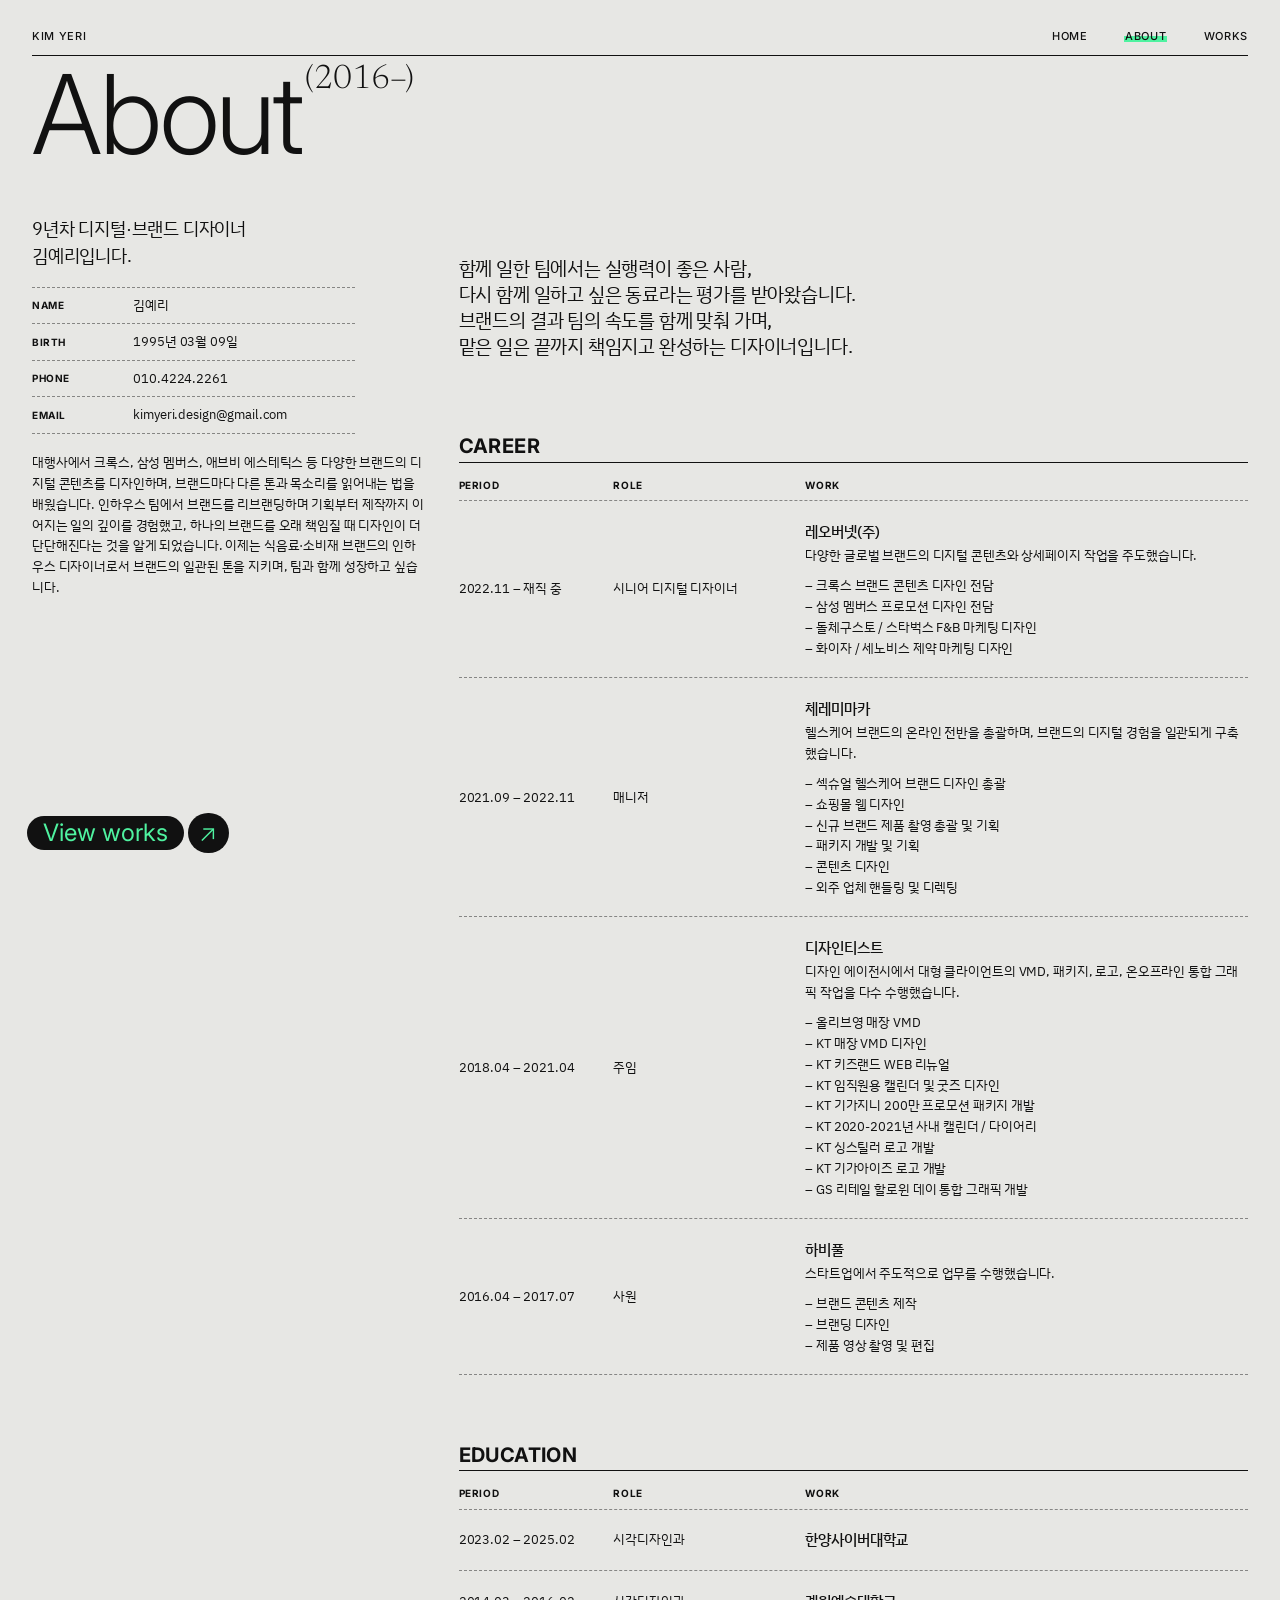
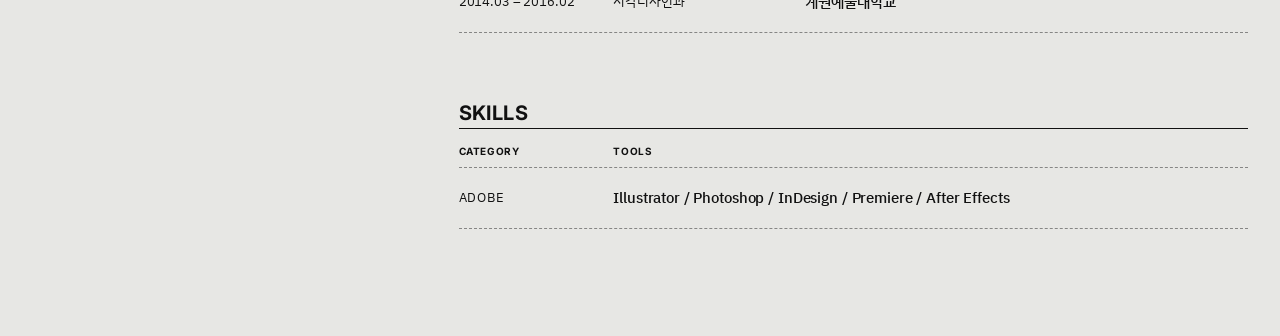
==== about.html @ e14f8dcb "Add portfolio site skeleton: cover, works, about, project template Text taken verbatim from the Figm" ====
<!doctype html>
<html lang="ko">
<head>
<meta charset="utf-8">
<meta name="viewport" content="width=device-width, initial-scale=1, viewport-fit=cover">
<meta name="theme-color" content="#e7e7e4">
<link rel="preconnect" href="https://fonts.googleapis.com">
<link rel="preconnect" href="https://fonts.gstatic.com" crossorigin>
<link rel="stylesheet" href="https://fonts.googleapis.com/css2?family=DM+Mono:wght@400;500&family=IBM+Plex+Sans+KR:wght@400;500;700&family=Inter:wght@300;400;500;700&family=Newsreader:opsz,wght@6..72,300&display=swap">
<link rel="stylesheet" href="assets/css/style.css">
<title>About — Kim Yeri</title>
</head>
<body data-page="about">
<header class="nav" data-nav="about"></header>
<main class="about">
  <div class="split">
    <aside class="split__side">
      <h1 class="page-title">About<sup>(2016–)</sup></h1>
      <p class="about__intro">9년차 디지털·브랜드 디자이너<br>김예리입니다.</p>
      <div class="info">
        <div class="info__row"><span class="label">Name</span><span class="info__value">김예리</span></div>
        <div class="info__row"><span class="label">Birth</span><span class="info__value">1995년 03월 09일</span></div>
        <div class="info__row"><span class="label">Phone</span><a class="info__value" href="tel:01042242261">010.4224.2261</a></div>
        <div class="info__row"><span class="label">Email</span><a class="info__value" href="mailto:kimyeri.design@gmail.com">kimyeri.design@gmail.com</a></div>
      </div>
      <p class="about__bio">대행사에서 크록스, 삼성 멤버스, 애브비 에스테틱스 등 다양한 브랜드의 디지털 콘텐츠를 디자인하며, 브랜드마다 다른 톤과 목소리를 읽어내는 법을 배웠습니다. 인하우스 팀에서 브랜드를 리브랜딩하며 기획부터 제작까지 이어지는 일의 깊이를 경험했고, 하나의 브랜드를 오래 책임질 때 디자인이 더 단단해진다는 것을 알게 되었습니다. 이제는 식음료·소비재 브랜드의 인하우스 디자이너로서 브랜드의 일관된 톤을 지키며, 팀과 함께 성장하고 싶습니다.</p>
      <a class="pill" href="works.html"><span class="pill__label">View works</span><span class="pill__arrow" aria-hidden="true">↗</span></a>
    </aside>

    <div class="split__main">
      <div class="about__top reveal">
        <p class="about__quote">함께 일한 팀에서는 실행력이 좋은 사람,<br>다시 함께 일하고 싶은 동료라는 평가를 받아왔습니다.<br>브랜드의 결과 팀의 속도를 함께 맞춰 가며,<br>맡은 일은 끝까지 책임지고 완성하는 디자이너입니다.</p>
        <div class="ph about__photo" data-img="profile"></div>
      </div>

      <section class="about__career">
        <h2 class="section-h reveal">CAREER</h2>
        <div class="tbl">
          <div class="tbl__head"><span class="label">Period</span><span class="label">Role</span><span class="label">Work</span></div>
          <div class="tbl__row reveal">
            <span class="tbl__when">2022.11 – 재직 중</span><span class="tbl__role">시니어 디지털 디자이너</span>
            <div><p class="tbl__org">레오버넷(주)</p><p class="tbl__desc">다양한 글로벌 브랜드의 디지털 콘텐츠와 상세페이지 작업을 주도했습니다.</p>
              <ul class="tbl__list"><li>크록스 브랜드 콘텐츠 디자인 전담</li><li>삼성 멤버스 프로모션 디자인 전담</li><li>돌체구스토 / 스타벅스 F&amp;B 마케팅 디자인</li><li>화이자 / 세노비스 제약 마케팅 디자인</li></ul></div>
          </div>
          <div class="tbl__row reveal">
            <span class="tbl__when">2021.09 – 2022.11</span><span class="tbl__role">매니저</span>
            <div><p class="tbl__org">체레미마카</p><p class="tbl__desc">헬스케어 브랜드의 온라인 전반을 총괄하며, 브랜드의 디지털 경험을 일관되게 구축했습니다.</p>
              <ul class="tbl__list"><li>섹슈얼 헬스케어 브랜드 디자인 총괄</li><li>쇼핑몰 웹 디자인</li><li>신규 브랜드 제품 촬영 총괄 및 기획</li><li>패키지 개발 및 기획</li><li>콘텐츠 디자인</li><li>외주 업체 핸들링 및 디렉팅</li></ul></div>
          </div>
          <div class="tbl__row reveal">
            <span class="tbl__when">2018.04 – 2021.04</span><span class="tbl__role">주임</span>
            <div><p class="tbl__org">디자인티스트</p><p class="tbl__desc">디자인 에이전시에서 대형 클라이언트의 VMD, 패키지, 로고, 온오프라인 통합 그래픽 작업을 다수 수행했습니다.</p>
              <ul class="tbl__list"><li>올리브영 매장 VMD</li><li>KT 매장 VMD 디자인</li><li>KT 키즈랜드 WEB 리뉴얼</li><li>KT 임직원용 캘린더 및 굿즈 디자인</li><li>KT 기가지니 200만 프로모션 패키지 개발</li><li>KT 2020-2021년 사내 캘린더 / 다이어리</li><li>KT 싱스틸러 로고 개발</li><li>KT 기가아이즈 로고 개발</li><li>GS 리테일 할로윈 데이 통합 그래픽 개발</li></ul></div>
          </div>
          <div class="tbl__row reveal">
            <span class="tbl__when">2016.04 – 2017.07</span><span class="tbl__role">사원</span>
            <div><p class="tbl__org">하비풀</p><p class="tbl__desc">스타트업에서 주도적으로 업무를 수행했습니다.</p>
              <ul class="tbl__list"><li>브랜드 콘텐츠 제작</li><li>브랜딩 디자인</li><li>제품 영상 촬영 및 편집</li></ul></div>
          </div>
        </div>
      </section>

      <section>
        <h2 class="section-h reveal">EDUCATION</h2>
        <div class="tbl">
          <div class="tbl__head"><span class="label">Period</span><span class="label">Role</span><span class="label">Work</span></div>
          <div class="tbl__row reveal"><span class="tbl__when">2023.02 – 2025.02</span><span class="tbl__role">시각디자인과</span><p class="tbl__org">한양사이버대학교</p></div>
          <div class="tbl__row reveal"><span class="tbl__when">2014.03 – 2016.02</span><span class="tbl__role">시각디자인과</span><p class="tbl__org">계원예술대학교</p></div>
        </div>
      </section>

      <section>
        <h2 class="section-h reveal">SKILLS</h2>
        <div class="tbl tbl--skills">
          <div class="tbl__head"><span class="label">Category</span><span class="label">Tools</span></div>
          <div class="tbl__row reveal"><span class="tbl__when" style="letter-spacing:.06em">ADOBE</span><p class="tbl__org">Illustrator / Photoshop / InDesign / Premiere / After Effects</p></div>
        </div>
      </section>
    </div>
  </div>
</main>
<script src="assets/js/data.js" defer></script>
<script src="assets/js/main.js" defer></script>
</body>
</html>
---- assets/css/style.css ----
/* Kim Yeri Portfolio — base styles (Figma tokens: Brand/Ink, Cover/Mint, Cover/Mist) */
:root {
  --ink: #111111;
  --mint: #4ff2a0;
  --mist: #e7e7e4;
  --paper: #f4f4f2;
  --line-dot: rgba(17, 17, 17, 0.45);
  --chev: #3a3a3a;

  /* 1920 기준 비율 단위. 데스크톱은 화면 폭에 비례, 너무 작아지지 않게 하한을 둔다 */
  --u: max(calc(100vw / 1920), 0.62px);
  --gutter: calc(48 * var(--u));

  --f-en: "Inter", "Helvetica Neue", Arial, sans-serif;
  --f-kr: "IBM Plex Sans KR", "Apple SD Gothic Neo", "Malgun Gothic", sans-serif;
  --f-serif: "Newsreader", Georgia, serif;
  --f-mono: "DM Mono", ui-monospace, monospace;
}

*,
*::before,
*::after { box-sizing: border-box; }

html { -webkit-text-size-adjust: 100%; }

body {
  margin: 0;
  background: var(--mist);
  color: var(--ink);
  font-family: var(--f-kr);
  -webkit-font-smoothing: antialiased;
  text-rendering: optimizeLegibility;
}

a { color: inherit; text-decoration: none; }
img, video { display: block; max-width: 100%; }
p { margin: 0; }
h1, h2, h3 { margin: 0; font-weight: inherit; }

.skip {
  position: absolute; left: -9999px;
}
.skip:focus { left: 16px; top: 16px; z-index: 100; background: var(--ink); color: var(--mint); padding: 8px 12px; }

:focus-visible { outline: 2px solid var(--ink); outline-offset: 3px; }

/* ───────── Nav ───────── */
.nav {
  position: fixed;
  inset: 0 0 auto 0;
  z-index: 20;
  background: var(--mist);
  padding: calc(24 * var(--u)) var(--gutter) 0;
}
.nav__inner {
  display: flex;
  justify-content: space-between;
  align-items: center;
  height: calc(48 * var(--u));
  min-height: 40px;
  border-bottom: 1px solid var(--ink);
  font-family: var(--f-en);
  font-weight: 500;
  font-size: max(calc(13.7 * var(--u)), 11px);
  letter-spacing: 0.06em;
}
.nav__links { display: flex; gap: calc(56 * var(--u)); }
.nav__links a { position: relative; }
.nav__links a[aria-current="page"]::before {
  content: "";
  position: absolute;
  left: -1px; right: -1px;
  bottom: 0.05em;
  height: 0.5em;
  background: var(--mint);
  z-index: -1;
}

/* ───────── Pill button (View Portfolio / Next project) ───────── */
.pill {
  display: inline-flex;
  align-items: center;
  gap: calc(6 * var(--u));
  font-family: var(--f-en);
  color: var(--mint);
  font-size: max(calc(36 * var(--u)), 20px);
  line-height: 1;
}
.pill__label {
  background: var(--ink);
  border-radius: 999px;
  padding: 0.22em 0.67em;
}
.pill__arrow {
  background: var(--ink);
  border-radius: 50%;
  width: 1.7em; height: 1.7em;
  display: grid; place-items: center;
  font-weight: 300;
  transition: transform .25s ease;
}
.pill:hover .pill__arrow { transform: rotate(45deg); }

/* ───────── Big page title (Works / About) ───────── */
.page-title {
  display: flex;
  align-items: flex-start;
  font-family: var(--f-en);
  font-weight: 300;
  font-size: max(calc(165 * var(--u)), 64px);
  letter-spacing: -0.02em;
  line-height: 1;
}
.page-title sup {
  font-family: var(--f-serif);
  font-size: 0.307em;
  letter-spacing: 0;
  margin-left: 0.1em;
  margin-top: 0.15em;
  vertical-align: top;
}

/* ───────── Dotted info rows ───────── */
.info { border-top: 1px dashed var(--line-dot); }
.info__row {
  display: grid;
  grid-template-columns: calc(152 * var(--u)) 1fr;
  align-items: center;
  min-height: calc(44 * var(--u));
  padding: 8px 0;
  border-bottom: 1px dashed var(--line-dot);
}
.label {
  font-family: var(--f-en);
  font-weight: 700;
  font-size: max(calc(12 * var(--u)), 10px);
  letter-spacing: 0.06em;
  text-transform: uppercase;
}
.info__value {
  font-size: max(calc(16 * var(--u)), 13px);
  letter-spacing: -0.01em;
  line-height: 1.5;
  white-space: pre-line;
}

/* ───────── Image placeholder (자리만, 이미지 들어오면 교체) ───────── */
.ph {
  background: #d6d6d2;
  border-radius: calc(20 * var(--u));
  width: 100%;
}
.ph--video { background: #cfcfca; }

/* ───────── Carousel (흰 원 + 가는 짙은 회색 꺾쇠) ───────── */
.carousel { position: relative; overflow: hidden; border-radius: calc(20 * var(--u)); }
.carousel__track {
  display: flex;
  transition: transform .45s cubic-bezier(.2,.7,.2,1);
}
.carousel__slide { flex: 0 0 100%; }
.carousel__btn {
  position: absolute;
  top: 50%;
  transform: translateY(-50%);
  width: 44px; height: 44px;
  border-radius: 50%;
  border: 0;
  background: #fff;
  display: grid; place-items: center;
  cursor: pointer;
  box-shadow: 0 1px 6px rgba(0,0,0,.08);
  padding: 0;
}
.carousel__btn svg { width: 16px; height: 16px; stroke: var(--chev); stroke-width: 1.4; fill: none; }
.carousel__btn--prev { left: 16px; }
.carousel__btn--next { right: 16px; }
.carousel__btn[hidden] { display: none; }

/* ───────── Reveal ───────── */
.reveal { opacity: 0; transform: translateY(24px); transition: opacity .7s ease, transform .7s ease; }
.reveal.is-in { opacity: 1; transform: none; }
@media (prefers-reduced-motion: reduce) {
  .reveal { opacity: 1; transform: none; transition: none; }
  .carousel__track { transition: none; }
}

/* ═════════ COVER ═════════ */
.cover-wrap {
  min-height: 100vh;
  min-height: 100svh;
  display: grid;
  place-items: center;
  overflow: hidden;
}
.cover {
  position: relative;
  width: 1920px;
  height: 1080px;
  transform-origin: center center;
  flex: none;
}
.cover > * { position: absolute; }
.cover__frame { inset: 16px; border: 1px solid var(--ink); }
.cover__strip {
  top: 34px;
  font-family: var(--f-en);
  font-weight: 500;
  font-size: 12px;
  letter-spacing: 0.05em;
  white-space: pre;
}
.cover__strip--l { left: 40px; }
.cover__strip--r { right: 40px; }
.cover__strip--r .m { font-family: var(--f-mono); }
.cover__hair { left: 16px; top: 62px; width: 1888px; height: 1px; background: var(--ink); }
.cover__block { background: var(--mint); transform-origin: left center; }
.cover__block--a { left: 108px; top: 168px; width: 1044px; height: 267px; }
.cover__block--b { left: 530px; top: 435px; width: 1287px; height: 272px; }
.cover__block--c { left: 1180px; top: 707px; width: 637px; height: 210px; }
.cover__rule { height: 2px; background: var(--ink); }
.cover__rule--1 { left: 108px; top: 434px; width: 1709px; }
.cover__rule--2 { left: 530px; top: 706px; width: 1287px; }
.cover__word {
  font-family: var(--f-en);
  font-weight: 400;
  font-size: 355px;
  line-height: 1;
  letter-spacing: -0.03em;
  white-space: nowrap;
}
.cover__word--1 { left: 68px; top: 112px; }
.cover__word--2 { left: 490px; top: 384px; }
.cover__name {
  left: 1180px; top: 160px;
  font-family: var(--f-en);
  font-size: 56px;
  line-height: 60px;
  letter-spacing: -0.02em;
}
.cover__name span { display: block; padding-bottom: 8px; margin-bottom: 1px; border-bottom: 1px dashed var(--line-dot); width: 637px; }
.cover__contact {
  left: 1180px; top: 310px;
  font-family: var(--f-en);
  font-size: 26px;
  letter-spacing: -0.02em;
  line-height: 42px;
}
.cover__contact span { display: block; line-height: 42px; }
.cover__lead { left: 109px; top: 547px; width: 340px; }
.cover__lead strong { display: block; font-weight: 700; font-size: 22px; line-height: 32px; margin-bottom: 16px; }
.cover__lead p { font-family: var(--f-kr); font-weight: 500; font-size: 14px; line-height: 20px; }
.cover__fields {
  left: 535px; top: 786px;
  font-family: var(--f-en); font-weight: 500; font-size: 18px; line-height: 28px;
  list-style: none; margin: 0; padding: 0;
}
.cover__lines { left: 1180px; top: 707px; width: 637px; list-style: none; margin: 0; padding: 0; }
.cover__lines li {
  height: 70px;
  display: flex; align-items: center;
  padding-left: 22px;
  font-weight: 700; font-size: 24px; line-height: 32px;
  border-bottom: 1px dashed rgba(17,17,17,.5);
}
.cover__cta { left: 1464px; top: 933px; font-size: 36px; gap: 6px; }

/* Cover — mobile flow layout */
.cover-m { display: none; }

/* ═════════ WORKS ═════════ */
.works {
  min-height: 100vh;
  min-height: 100svh;
  display: flex;
  flex-direction: column;
  padding: calc(88 * var(--u) + 0px) var(--gutter) calc(90 * var(--u));
}
.works .page-title { margin-top: 0; }
.works__table {
  margin-top: auto;             /* 표 덩어리를 화면 아래쪽에 맞춤 */
  padding-top: calc(60 * var(--u));
  width: 100%;
  border-collapse: collapse;
}
.works__head, .works__row {
  display: grid;
  grid-template-columns: 600fr 380fr 460fr 240fr 144fr;
  align-items: center;          /* 글자는 각 행의 세로 가운데 */
  border-bottom: 1px solid var(--ink);
}
.works__head {
  height: calc(52 * var(--u)); min-height: 36px;
  font-weight: 700; font-family: var(--f-en);
  font-size: max(calc(16 * var(--u)), 11px);
  letter-spacing: -0.01em;
}
.works__row {
  height: calc(80 * var(--u)); min-height: 56px;
  font-size: max(calc(16 * var(--u)), 12px);
  letter-spacing: -0.03em;
  transition: background .2s ease;
}
.works__row:hover, .works__row:focus-visible { background: var(--mint); }
.works__title {
  font-family: var(--f-en);
  font-size: max(calc(32 * var(--u)), 18px);
  letter-spacing: -0.03em;
  line-height: 1.25;
}
.works__period { font-family: var(--f-en); }
.works__go { justify-self: end; padding-right: 12px; font-family: var(--f-en); font-size: max(calc(28 * var(--u)), 16px); font-weight: 300; opacity: 0; transition: opacity .2s ease, transform .2s ease; }
.works__row:hover .works__go { opacity: 1; transform: translateX(4px); }

/* ═════════ ABOUT ═════════ */
.split {
  display: grid;
  grid-template-columns: calc(592 * var(--u)) 1fr;
  column-gap: calc(48 * var(--u));
  padding: 0 var(--gutter);
}
.split__side {
  position: sticky;
  top: 0;
  height: 100vh;
  height: 100svh;
  padding-top: calc(127 * var(--u) + 0px);
  padding-bottom: calc(70 * var(--u));
  display: flex;
  flex-direction: column;
}
.split__side .pill { margin-top: auto; align-self: flex-start; margin-left: calc(-8 * var(--u)); }
.split__main { padding-top: calc(138 * var(--u)); padding-bottom: calc(160 * var(--u)); min-width: 0; }

.about .page-title { margin-top: calc(-39 * var(--u)); }
.about__intro {
  margin-top: calc(70 * var(--u));
  font-size: max(calc(26 * var(--u)), 18px);
  line-height: 1.46;
  letter-spacing: -0.01em;
}
.about .info { margin-top: calc(28 * var(--u)); width: calc(484 * var(--u)); }
.about__bio {
  margin-top: calc(28 * var(--u));
  font-size: max(calc(15 * var(--u)), 13px);
  line-height: 1.6;
  letter-spacing: -0.01em;
  max-width: 34em;
}
.about__top {
  display: grid;
  grid-template-columns: 1fr calc(340 * var(--u));
  gap: calc(40 * var(--u));
  align-items: end;
}
.about__quote {
  font-size: max(calc(28 * var(--u)), 18px);
  line-height: 1.39;
  letter-spacing: -0.01em;
  padding-top: calc(80 * var(--u));
}
.about__photo { aspect-ratio: 340 / 402; border-radius: 0; background: transparent; }

.section-h {
  font-family: var(--f-en);
  font-weight: 700;
  font-size: max(calc(28 * var(--u)), 20px);
  letter-spacing: 0.02em;
  line-height: 1.3;
  padding-bottom: calc(4 * var(--u));
  border-bottom: 1px solid var(--ink);
}
.tbl { margin-top: 0; }
.tbl__head, .tbl__row {
  display: grid;
  grid-template-columns: 232fr 288fr 664fr;
  border-bottom: 1px dashed var(--line-dot);
}
.tbl__head { padding: calc(24 * var(--u)) 0 calc(14 * var(--u)); }
.tbl__row {
  align-items: center;          /* 행 안에서 세로 가운데 */
  padding: calc(28 * var(--u)) 0;
  font-size: max(calc(16 * var(--u)), 13px);
  letter-spacing: -0.01em;
  line-height: 1.5;
}
.tbl__org { font-weight: 500; font-size: max(calc(18 * var(--u)), 15px); line-height: 1.55; }
.tbl__desc { font-size: max(calc(15 * var(--u)), 13px); line-height: 1.6; margin-top: 2px; }
.tbl__list { list-style: none; margin: calc(14 * var(--u)) 0 0; padding: 0; font-size: max(calc(15 * var(--u)), 13px); line-height: 1.6; }
.tbl__list li::before { content: "–  "; }
.tbl--skills .tbl__head, .tbl--skills .tbl__row { grid-template-columns: 232fr 952fr; }
.about section + section { margin-top: calc(100 * var(--u)); }
.about__career { margin-top: calc(110 * var(--u)); }

/* ═════════ PROJECT DETAIL ═════════ */
.pj .split { grid-template-columns: calc(440 * var(--u)) 1fr; column-gap: calc(44 * var(--u)); }
.pj .split__side { padding-top: calc(127 * var(--u)); }
.pj__title {
  font-family: var(--f-en);
  font-size: max(calc(71 * var(--u)), 34px);
  line-height: 1;
  letter-spacing: -0.02em;
  white-space: pre-line;
  margin-left: calc(-8 * var(--u));
}
.pj__kor {
  margin-top: calc(24 * var(--u));
  font-size: max(calc(26 * var(--u)), 17px);
  line-height: 1.46;
}
.pj .info { margin-top: calc(28 * var(--u)); width: calc(408 * var(--u)); }
.pj .info__row { grid-template-columns: calc(152 * var(--u)) 1fr; }
.pj__block { margin-top: calc(28 * var(--u)); }
.pj__block .label { display: block; margin-bottom: calc(10 * var(--u)); }
.pj__text { font-size: max(calc(15 * var(--u)), 13px); line-height: 1.6; letter-spacing: -0.01em; white-space: pre-line; }

.pj .split__main { padding-top: calc(100 * var(--u)); }
.pj-sec + .pj-sec { margin-top: calc(160 * var(--u)); }
.pj-sec__desc {
  margin-top: calc(24 * var(--u));
  max-width: calc(1006 * var(--u) + 2em);
  font-weight: 500;
  font-size: max(calc(18 * var(--u)), 14px);
  line-height: 1.56;
  letter-spacing: -0.04em;
}
.pj-sec__media { margin-top: calc(40 * var(--u)); display: grid; gap: calc(16 * var(--u)); }
.grid { display: grid; gap: calc(16 * var(--u)); align-items: start; }
.grid--3 { grid-template-columns: repeat(3, 1fr); }
.grid--4 { grid-template-columns: repeat(4, 1fr); }
.stage3d {
  width: 100%;
  aspect-ratio: 16 / 10;
  border-radius: calc(20 * var(--u));
  background: radial-gradient(120% 90% at 50% 40%, #f1f1ee 0%, #dcdcd7 100%);
}

/* ═════════ MOBILE ═════════ */
@media (max-width: 760px) {
  :root { --u: 1px; --gutter: 16px; }

  .nav { padding: 12px 16px 0; }
  .nav__inner { height: 44px; font-size: 11px; }
  .nav__links { gap: 20px; }

  .pill { font-size: 20px; gap: 4px; }

  /* cover → 세로 흐름 */
  .cover-wrap { display: none; }
  .cover-m {
    display: block;
    padding: 16px;
    min-height: 100svh;
  }
  .cover-m__frame { border: 1px solid var(--ink); min-height: calc(100svh - 32px); display: flex; flex-direction: column; }
  .cover-m__strip {
    display: flex; justify-content: space-between;
    padding: 12px; border-bottom: 1px solid var(--ink);
    font-family: var(--f-en); font-weight: 500; font-size: 10px; letter-spacing: .05em;
  }
  .cover-m__word {
    font-family: var(--f-en); font-size: 25vw; line-height: .95; letter-spacing: -0.035em;
    margin: 28px 12px 0;
  }
  .cover-m__word span { background: var(--mint); box-decoration-break: clone; -webkit-box-decoration-break: clone; display: inline-block; padding-right: 4px; }
  .cover-m__word span + span { display: block; width: fit-content; margin-left: auto; border-top: 2px solid var(--ink); }
  .cover-m__who { padding: 24px 12px 0; font-family: var(--f-en); }
  .cover-m__who b { display: block; font-weight: 400; font-size: 30px; line-height: 1.2; letter-spacing: -0.02em; padding-bottom: 6px; border-bottom: 1px dashed var(--line-dot); margin-bottom: 6px; }
  .cover-m__who a { display: block; font-size: 16px; line-height: 1.7; }
  .cover-m__lines { list-style: none; margin: 24px 12px 0; padding: 0; background: var(--mint); }
  .cover-m__lines li { padding: 12px 14px; font-weight: 700; font-size: 16px; border-bottom: 1px dashed rgba(17,17,17,.5); }
  .cover-m__foot { margin-top: auto; padding: 24px 12px 16px; display: flex; justify-content: space-between; align-items: flex-end; gap: 12px; }
  .cover-m__lead strong { display: block; font-size: 16px; line-height: 1.45; margin-bottom: 8px; }
  .cover-m__lead p { font-size: 12px; line-height: 1.6; font-weight: 500; }

  /* works → 카드형 목록 */
  .works { padding: 76px 16px 32px; }
  .works__table { padding-top: 40px; }
  .works__head { display: none; }
  .works__row {
    grid-template-columns: 1fr auto;
    grid-template-areas: "t t" "c p";
    height: auto; min-height: 0;
    padding: 16px 0;
    row-gap: 6px;
    font-size: 12px;
    border-top: 0;
  }
  .works__table .works__row:first-of-type { border-top: 1px solid var(--ink); }
  .works__title { grid-area: t; font-size: 22px; }
  .works__cat { display: none; }
  .works__client { grid-area: c; }
  .works__period { grid-area: p; }
  .works__go { display: none; }

  /* split → 위아래로 */
  .split, .pj .split { display: block; padding: 0 16px; }
  .split__side { position: static; height: auto; padding-top: 80px; padding-bottom: 0; }
  .split__side .pill { display: none; }
  .split__main { padding-top: 56px; padding-bottom: 80px; }
  .about .page-title { margin-top: 0; }
  .about .info, .pj .info { width: 100%; }
  .info__row { grid-template-columns: 96px 1fr; min-height: 40px; }
  .pj .info__row { grid-template-columns: 96px 1fr; }
  .about__top { grid-template-columns: 1fr; }
  .about__quote { padding-top: 0; }
  .about__photo { width: 60%; justify-self: end; }
  .tbl__head { display: none; }
  .tbl__row { grid-template-columns: 1fr; gap: 2px; padding: 20px 0; }
  .tbl--skills .tbl__row { grid-template-columns: 1fr; }
  .tbl__when { font-size: 12px; font-family: var(--f-en); }
  .tbl__role { font-size: 13px; }
  .pj__title { margin-left: 0; }
  .grid--3, .grid--4 { grid-template-columns: repeat(2, 1fr); gap: 8px; }
  .pj-sec + .pj-sec { margin-top: 80px; }
  .mobile-next { display: flex; justify-content: flex-start; padding: 0 16px 48px; }
}
@media (min-width: 761px) { .mobile-next { display: none; } }
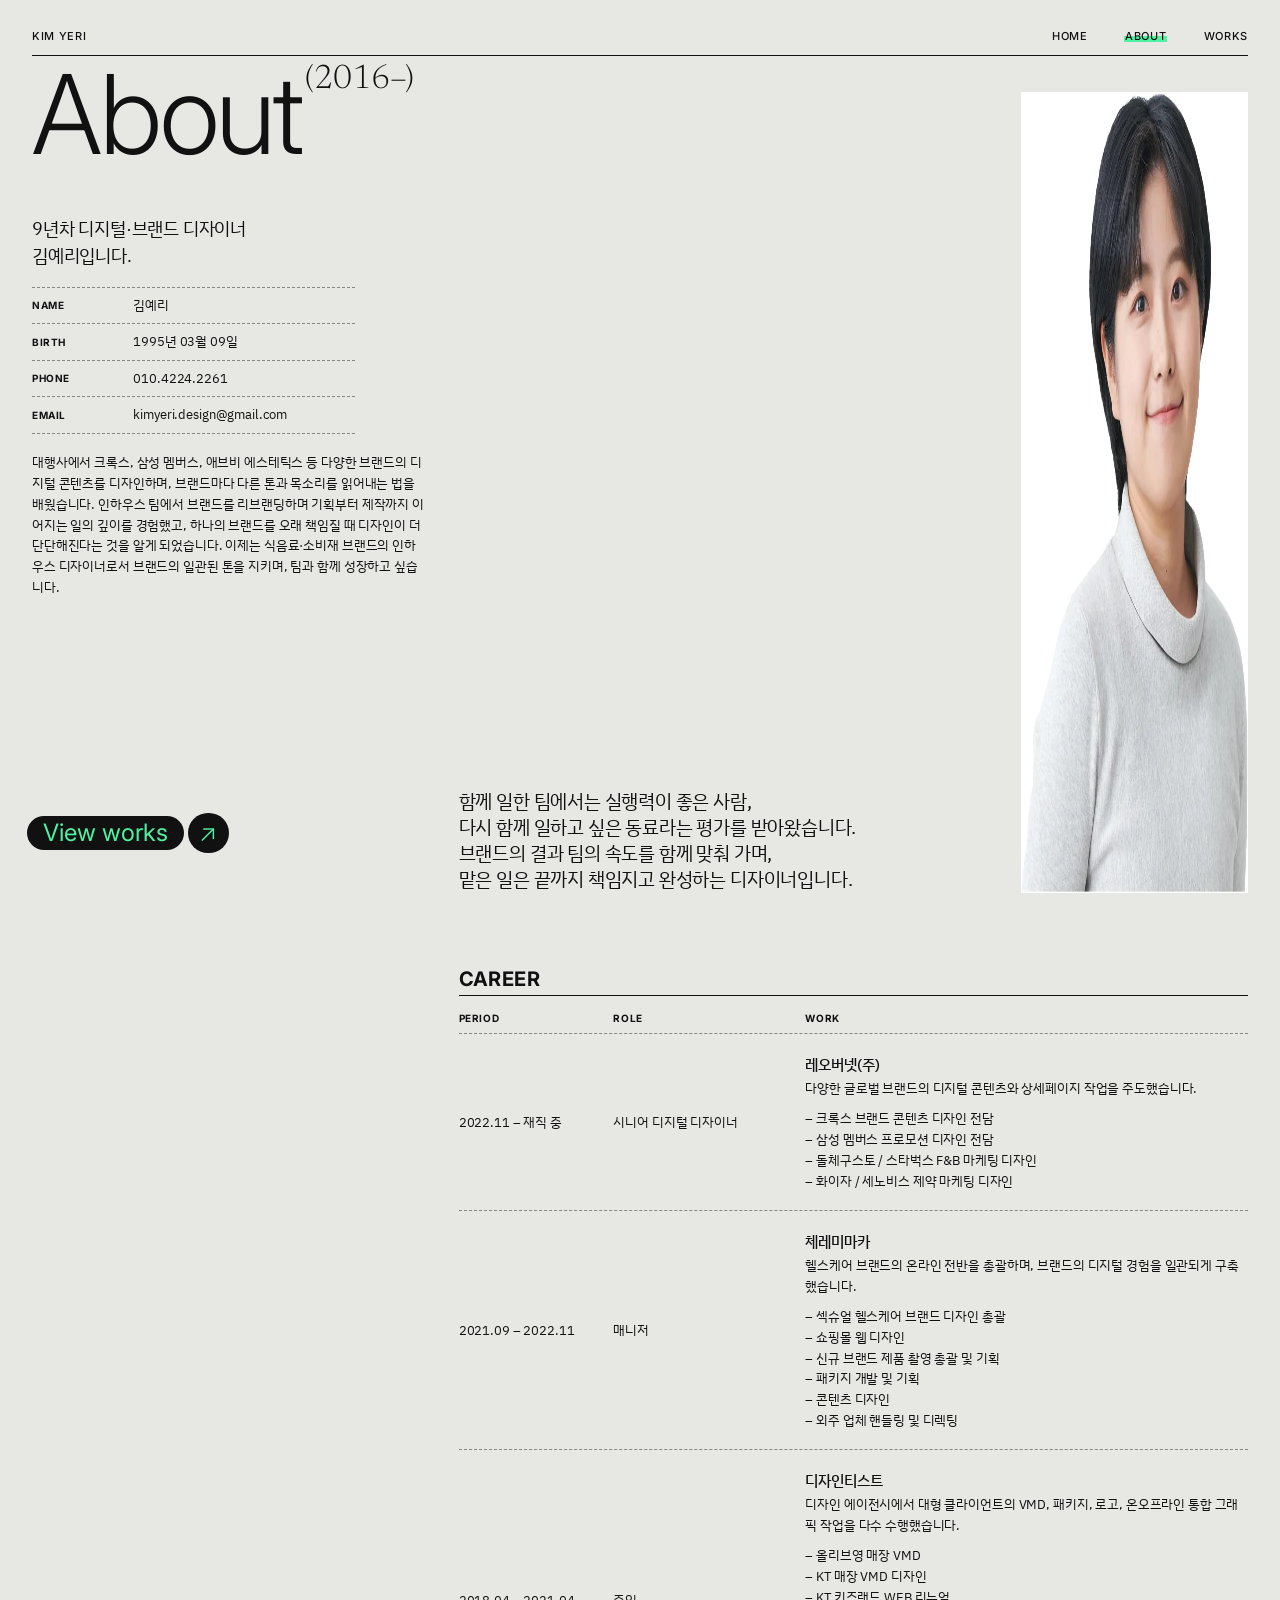
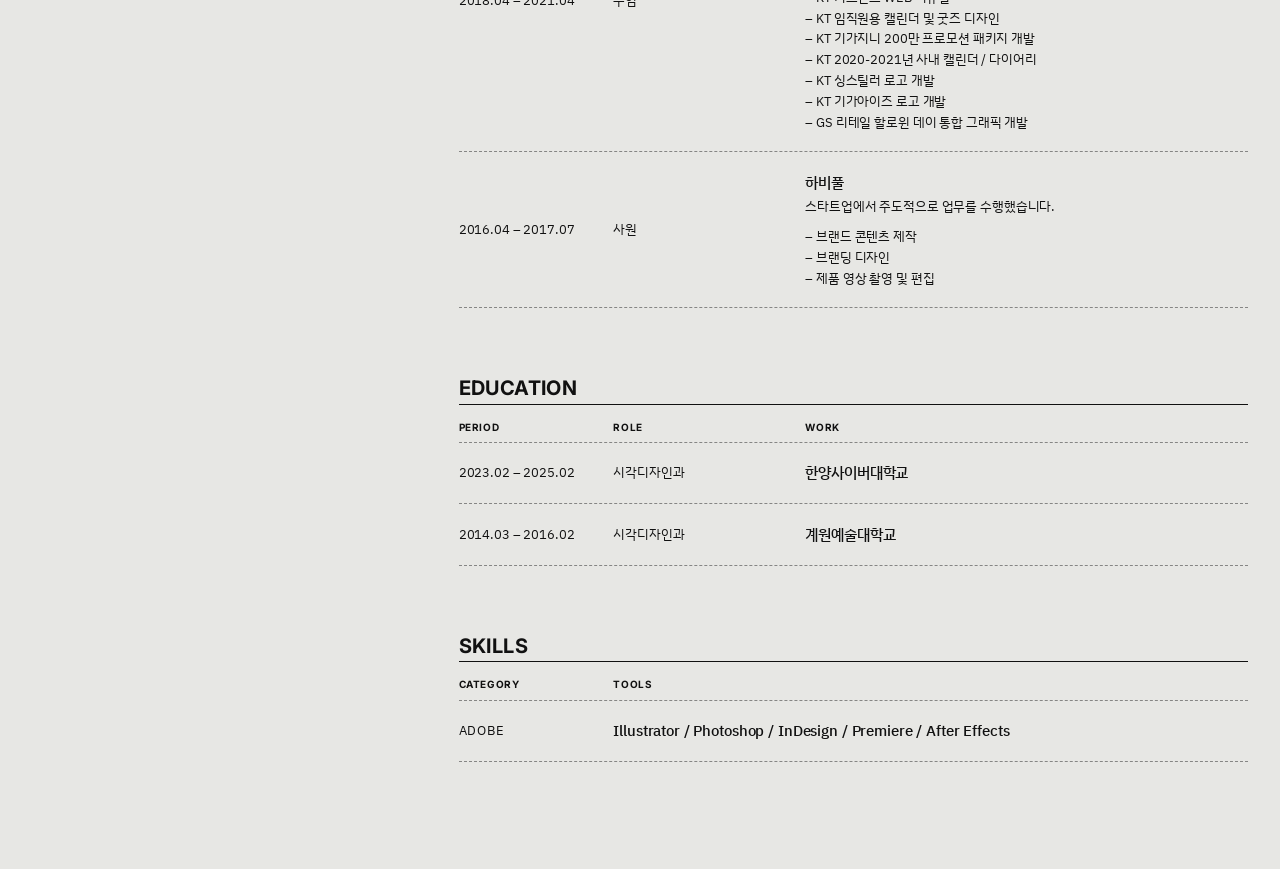
==== commit be1abeb8: "Add Figma images and section content to project pages - Export work images from Figma (webp), carous" ====
--- a/about.html
+++ b/about.html
@@ -30,7 +30,7 @@
     <div class="split__main">
       <div class="about__top reveal">
         <p class="about__quote">함께 일한 팀에서는 실행력이 좋은 사람,<br>다시 함께 일하고 싶은 동료라는 평가를 받아왔습니다.<br>브랜드의 결과 팀의 속도를 함께 맞춰 가며,<br>맡은 일은 끝까지 책임지고 완성하는 디자이너입니다.</p>
-        <div class="ph about__photo" data-img="profile"></div>
+        <img class="about__photo" src="assets/img/about/profile.webp" width="685" height="801" alt="김예리 프로필 사진" decoding="async">
       </div>
 
       <section class="about__career">
--- a/assets/css/style.css
+++ b/assets/css/style.css
@@ -412,7 +412,7 @@
 .pj .info__row { grid-template-columns: calc(152 * var(--u)) 1fr; }
 .pj__block { margin-top: calc(28 * var(--u)); }
 .pj__block .label { display: block; margin-bottom: calc(10 * var(--u)); }
-.pj__text { font-size: max(calc(15 * var(--u)), 13px); line-height: 1.6; letter-spacing: -0.01em; white-space: pre-line; }
+.pj__text { font-size: max(calc(15 * var(--u)), 13px); line-height: 1.6; letter-spacing: -0.01em; }
 
 .pj .split__main { padding-top: calc(100 * var(--u)); }
 .pj-sec + .pj-sec { margin-top: calc(160 * var(--u)); }
@@ -434,6 +434,51 @@
   border-radius: calc(20 * var(--u));
   background: radial-gradient(120% 90% at 50% 40%, #f1f1ee 0%, #dcdcd7 100%);
 }
+
+/* ───────── Project media ───────── */
+.pj-sec__media--flush { margin-top: 0; }
+.grid--media { grid-template-columns: var(--cols); }
+.media, .scrollbox, .full { margin: 0; border-radius: calc(20 * var(--u)); overflow: hidden; background: #d6d6d2; }
+.media img, .carousel__slide img { width: 100%; height: 100%; object-fit: cover; }
+.carousel__track, .carousel__slide { height: 100%; }
+.carousel { background: #d6d6d2; }
+.full { background: none; border-radius: 0; }
+.full img { width: 100%; height: auto; }
+.scrollbox { overflow-y: auto; overscroll-behavior: contain; background: #fff; scrollbar-width: thin; }
+.scrollbox img { width: 100%; height: auto; }
+.section-h--sub { margin-top: calc(48 * var(--u)); }
+.display {
+  font-family: var(--f-serif);
+  font-weight: 300;
+  font-size: max(calc(120 * var(--u)), 44px);
+  line-height: 1.05;
+  letter-spacing: -0.02em;
+  margin: calc(40 * var(--u)) 0 calc(8 * var(--u));
+}
+.tcols { display: grid; gap: calc(32 * var(--u)); }
+.tcols--3 { grid-template-columns: repeat(3, 1fr); }
+.tcols--2 { grid-template-columns: repeat(2, calc(420 * var(--u))); column-gap: calc(60 * var(--u)); margin-top: calc(48 * var(--u)); }
+.tcol__h { font-weight: 700; font-size: max(calc(18 * var(--u)), 15px); letter-spacing: -0.03em; line-height: 1.5; }
+.tcols--label .tcol__h { font-family: var(--f-en); font-size: max(calc(12 * var(--u)), 10px); letter-spacing: .06em; padding-bottom: calc(10 * var(--u)); border-bottom: 1px solid var(--ink); margin-bottom: calc(16 * var(--u)); }
+.tcol__b { margin-top: calc(8 * var(--u)); font-size: max(calc(15 * var(--u)), 13px); line-height: 1.6; letter-spacing: -0.02em; }
+
+/* 체레미마카 리브랜딩 블록 */
+.brand { display: grid; grid-template-columns: calc(435 * var(--u)) 1fr; gap: calc(45 * var(--u)); margin-top: calc(32 * var(--u)); }
+.brand__logos img { width: 100%; height: auto; }
+.brand__grid { display: grid; grid-template-columns: 1fr 1fr; column-gap: calc(36 * var(--u)); row-gap: calc(56 * var(--u)); align-content: start; }
+.brand__cell .label { display: block; padding-bottom: calc(8 * var(--u)); border-bottom: 1px dashed var(--line-dot); margin-bottom: calc(18 * var(--u)); }
+.brand__cell--wide { grid-column: 1 / -1; }
+.brand__two { display: grid; grid-template-columns: 1fr 1fr; column-gap: calc(36 * var(--u)); }
+.brand__p { font-size: max(calc(15 * var(--u)), 13px); line-height: 1.65; letter-spacing: -0.02em; }
+.brand__logo { display: grid; grid-template-columns: 1fr 1fr; gap: calc(16 * var(--u)); align-items: end; min-height: calc(160 * var(--u)); }
+.brand__c { font-size: max(calc(14 * var(--u)), 12px); line-height: 1.6; text-align: center; letter-spacing: -0.02em; }
+.brand__core { display: flex; }
+.brand__v { flex: 1; display: grid; justify-items: center; gap: calc(16 * var(--u)); }
+.brand__v + .brand__v { margin-left: calc(-14 * var(--u)); }
+.brand__ring { width: 100%; max-width: calc(145 * var(--u)); aspect-ratio: 1; border: 1px solid var(--ink); border-radius: 50%; display: grid; place-items: center; font-family: var(--f-en); font-size: max(calc(10 * var(--u)), 9px); letter-spacing: .04em; }
+
+/* 피그마 줄바꿈은 넓은 화면에서만 */
+@media (max-width: 1599px) { .d-br { display: none; } }
 
 /* ═════════ MOBILE ═════════ */
 @media (max-width: 760px) {
@@ -500,8 +545,8 @@
   .split__main { padding-top: 56px; padding-bottom: 80px; }
   .about .page-title { margin-top: 0; }
   .about .info, .pj .info { width: 100%; }
-  .info__row { grid-template-columns: 96px 1fr; min-height: 40px; }
-  .pj .info__row { grid-template-columns: 96px 1fr; }
+  .info__row { grid-template-columns: 116px 1fr; min-height: 40px; }
+  .pj .info__row { grid-template-columns: 116px 1fr; }
   .about__top { grid-template-columns: 1fr; }
   .about__quote { padding-top: 0; }
   .about__photo { width: 60%; justify-self: end; }
@@ -513,6 +558,16 @@
   .pj__title { margin-left: 0; }
   .grid--3, .grid--4 { grid-template-columns: repeat(2, 1fr); gap: 8px; }
   .pj-sec + .pj-sec { margin-top: 80px; }
+  .page-title { font-size: min(165px, 24vw); flex-wrap: wrap; }
+  .pj__title { font-size: min(71px, 11.5vw); }
+  .grid--media { grid-template-columns: repeat(2, 1fr); gap: 8px; }
+  .grid--n2 { grid-template-columns: 1fr; }
+  .tcols--3, .tcols--2 { grid-template-columns: 1fr; gap: 24px; }
+  .brand { grid-template-columns: 1fr; }
+  .brand__logos { width: 60%; }
+  .brand__grid, .brand__two { grid-template-columns: 1fr; row-gap: 40px; }
+  .brand__two { row-gap: 16px; }
+  .display { margin-top: 32px; }
   .mobile-next { display: flex; justify-content: flex-start; padding: 0 16px 48px; }
 }
 @media (min-width: 761px) { .mobile-next { display: none; } }
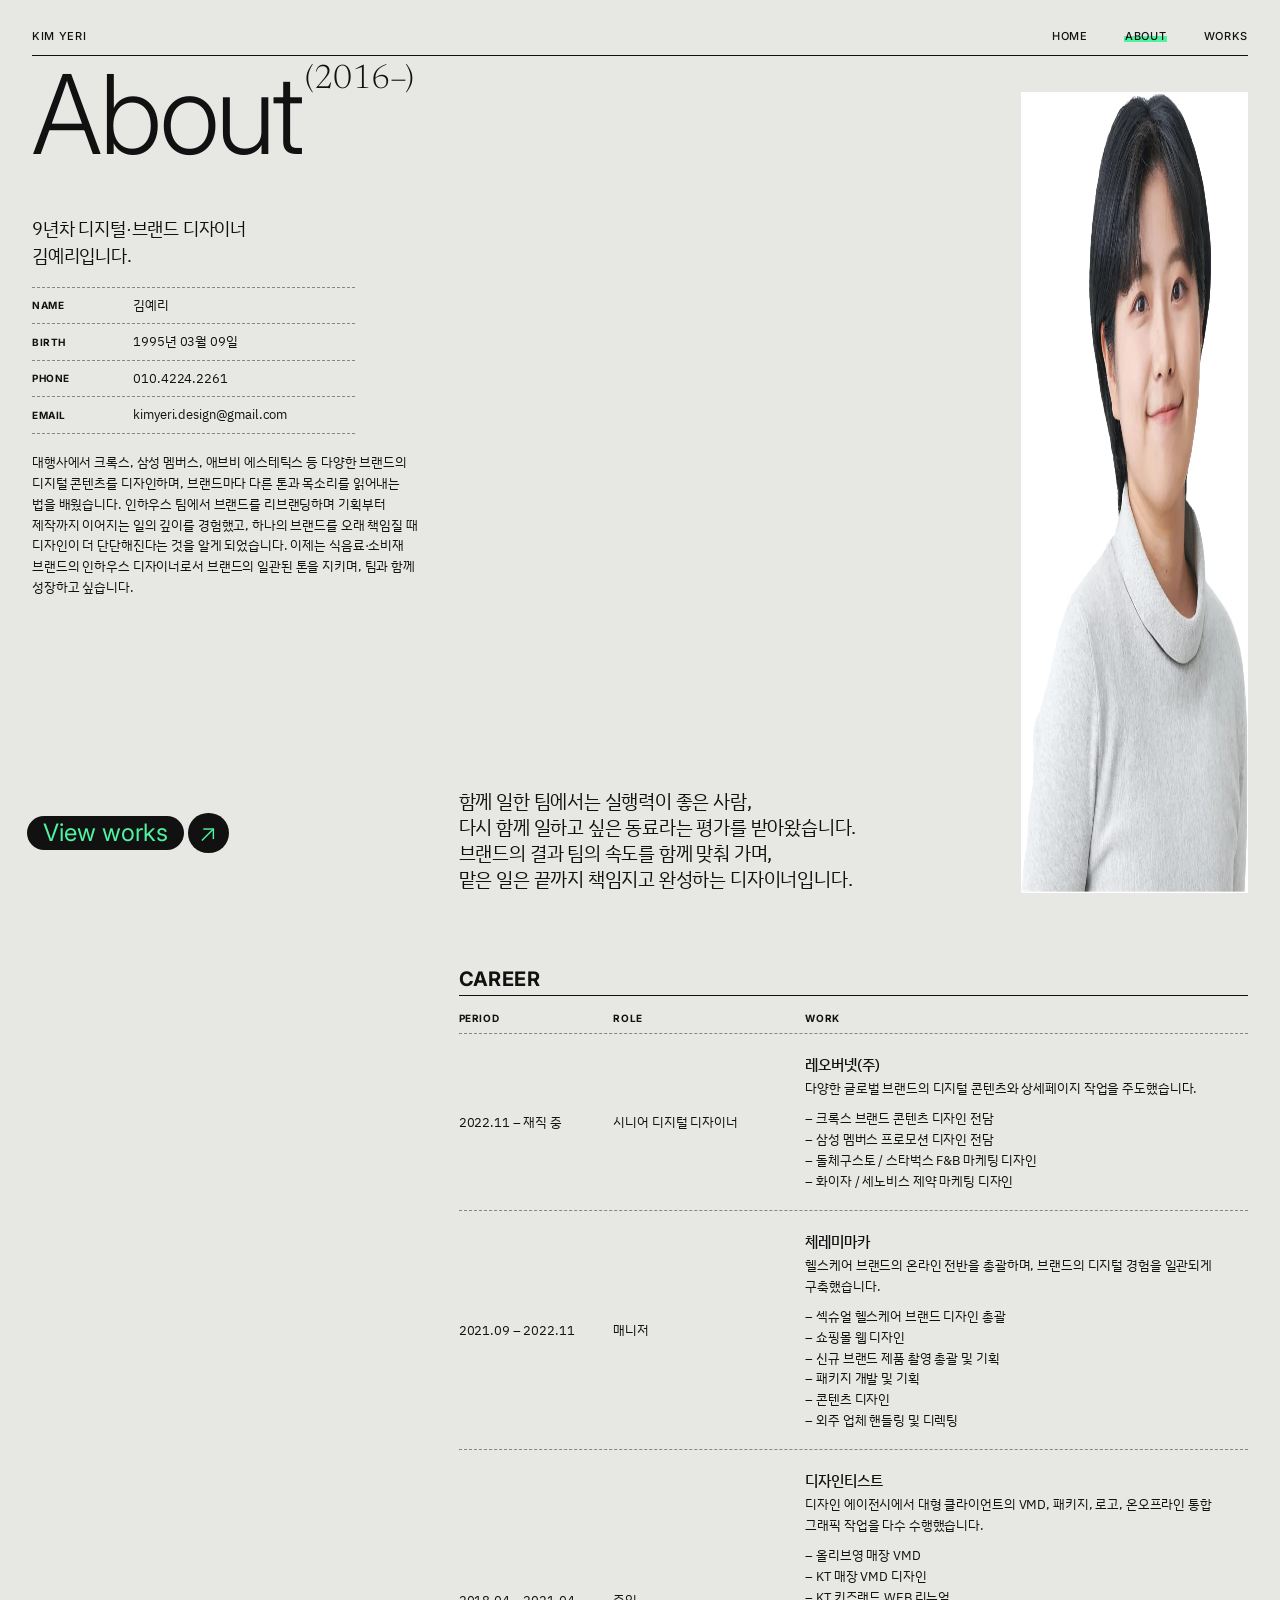
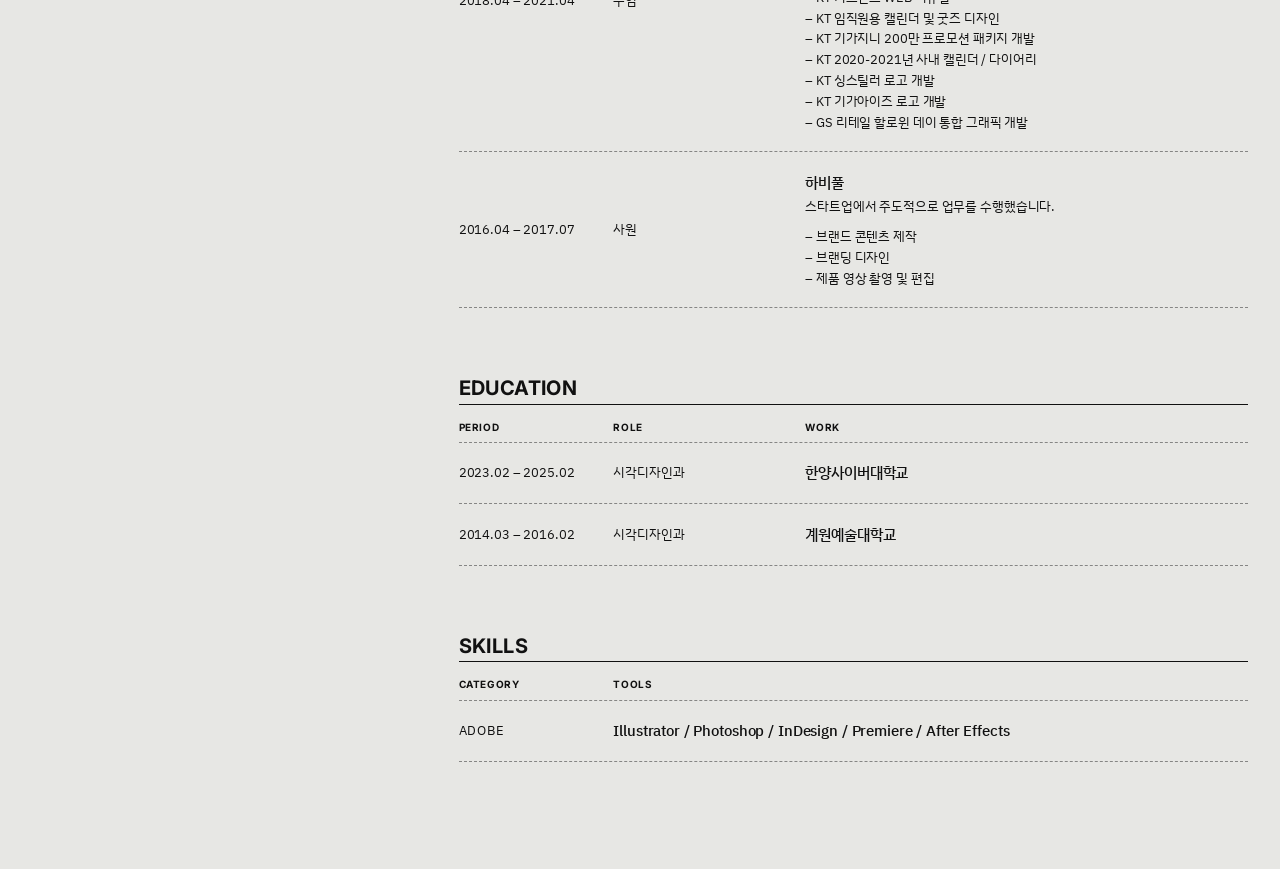
==== commit b3f52d22: "Cache-bust CSS/JS so phones pick up the mobile layout Co-Authored-By: Claude Opus 5.5 <noreply@anthr" ====
--- a/about.html
+++ b/about.html
@@ -7,7 +7,7 @@
 <link rel="preconnect" href="https://fonts.googleapis.com">
 <link rel="preconnect" href="https://fonts.gstatic.com" crossorigin>
 <link rel="stylesheet" href="https://fonts.googleapis.com/css2?family=DM+Mono:wght@400;500&family=IBM+Plex+Sans+KR:wght@400;500;700&family=Inter:wght@300;400;500;700&family=Newsreader:opsz,wght@6..72,300&display=swap">
-<link rel="stylesheet" href="assets/css/style.css">
+<link rel="stylesheet" href="assets/css/style.css?v=2">
 <title>About — Kim Yeri</title>
 </head>
 <body data-page="about">
@@ -79,7 +79,7 @@
     </div>
   </div>
 </main>
-<script src="assets/js/data.js" defer></script>
-<script src="assets/js/main.js" defer></script>
+<script src="assets/js/data.js?v=2" defer></script>
+<script src="assets/js/main.js?v=2" defer></script>
 </body>
 </html>
--- a/assets/css/style.css
+++ b/assets/css/style.css
@@ -30,6 +30,8 @@
   font-family: var(--f-kr);
   -webkit-font-smoothing: antialiased;
   text-rendering: optimizeLegibility;
+  word-break: keep-all;
+  overflow-wrap: break-word;
 }
 
 a { color: inherit; text-decoration: none; }
@@ -504,7 +506,7 @@
     font-family: var(--f-en); font-weight: 500; font-size: 10px; letter-spacing: .05em;
   }
   .cover-m__word {
-    font-family: var(--f-en); font-size: 25vw; line-height: .95; letter-spacing: -0.035em;
+    font-family: var(--f-en); font-size: 21.5vw; line-height: .95; letter-spacing: -0.035em;
     margin: 28px 12px 0;
   }
   .cover-m__word span { background: var(--mint); box-decoration-break: clone; -webkit-box-decoration-break: clone; display: inline-block; padding-right: 4px; }
@@ -560,8 +562,14 @@
   .pj-sec + .pj-sec { margin-top: 80px; }
   .page-title { font-size: min(165px, 24vw); flex-wrap: wrap; }
   .pj__title { font-size: min(71px, 11.5vw); }
-  .grid--media { grid-template-columns: repeat(2, 1fr); gap: 8px; }
-  .grid--n2 { grid-template-columns: 1fr; }
+  /* 미디어: 모바일에선 한 화면에 하나씩, 폰 폭 꽉 차게 세로로 */
+  .grid--media { grid-template-columns: 1fr; gap: 12px; }
+  .media, .scrollbox, .carousel { border-radius: 12px; }
+  .full__cols { display: grid; gap: 12px; }
+  .full__cols img { width: 100%; height: auto; border-radius: 12px; }
+  .pj-sec__desc { font-size: 15px; line-height: 1.65; letter-spacing: -0.02em; }
+  .pj-sec__media { margin-top: 24px; gap: 12px; }
+  .section-h { font-size: 20px; }
   .tcols--3, .tcols--2 { grid-template-columns: 1fr; gap: 24px; }
   .brand { grid-template-columns: 1fr; }
   .brand__logos { width: 60%; }
@@ -570,4 +578,5 @@
   .display { margin-top: 32px; }
   .mobile-next { display: flex; justify-content: flex-start; padding: 0 16px 48px; }
 }
-@media (min-width: 761px) { .mobile-next { display: none; } }
+@media (min-width: 761px) { .mobile-next { display: none; } .only-m { display: none; } }
+@media (max-width: 760px) { .only-d { display: none; } }
